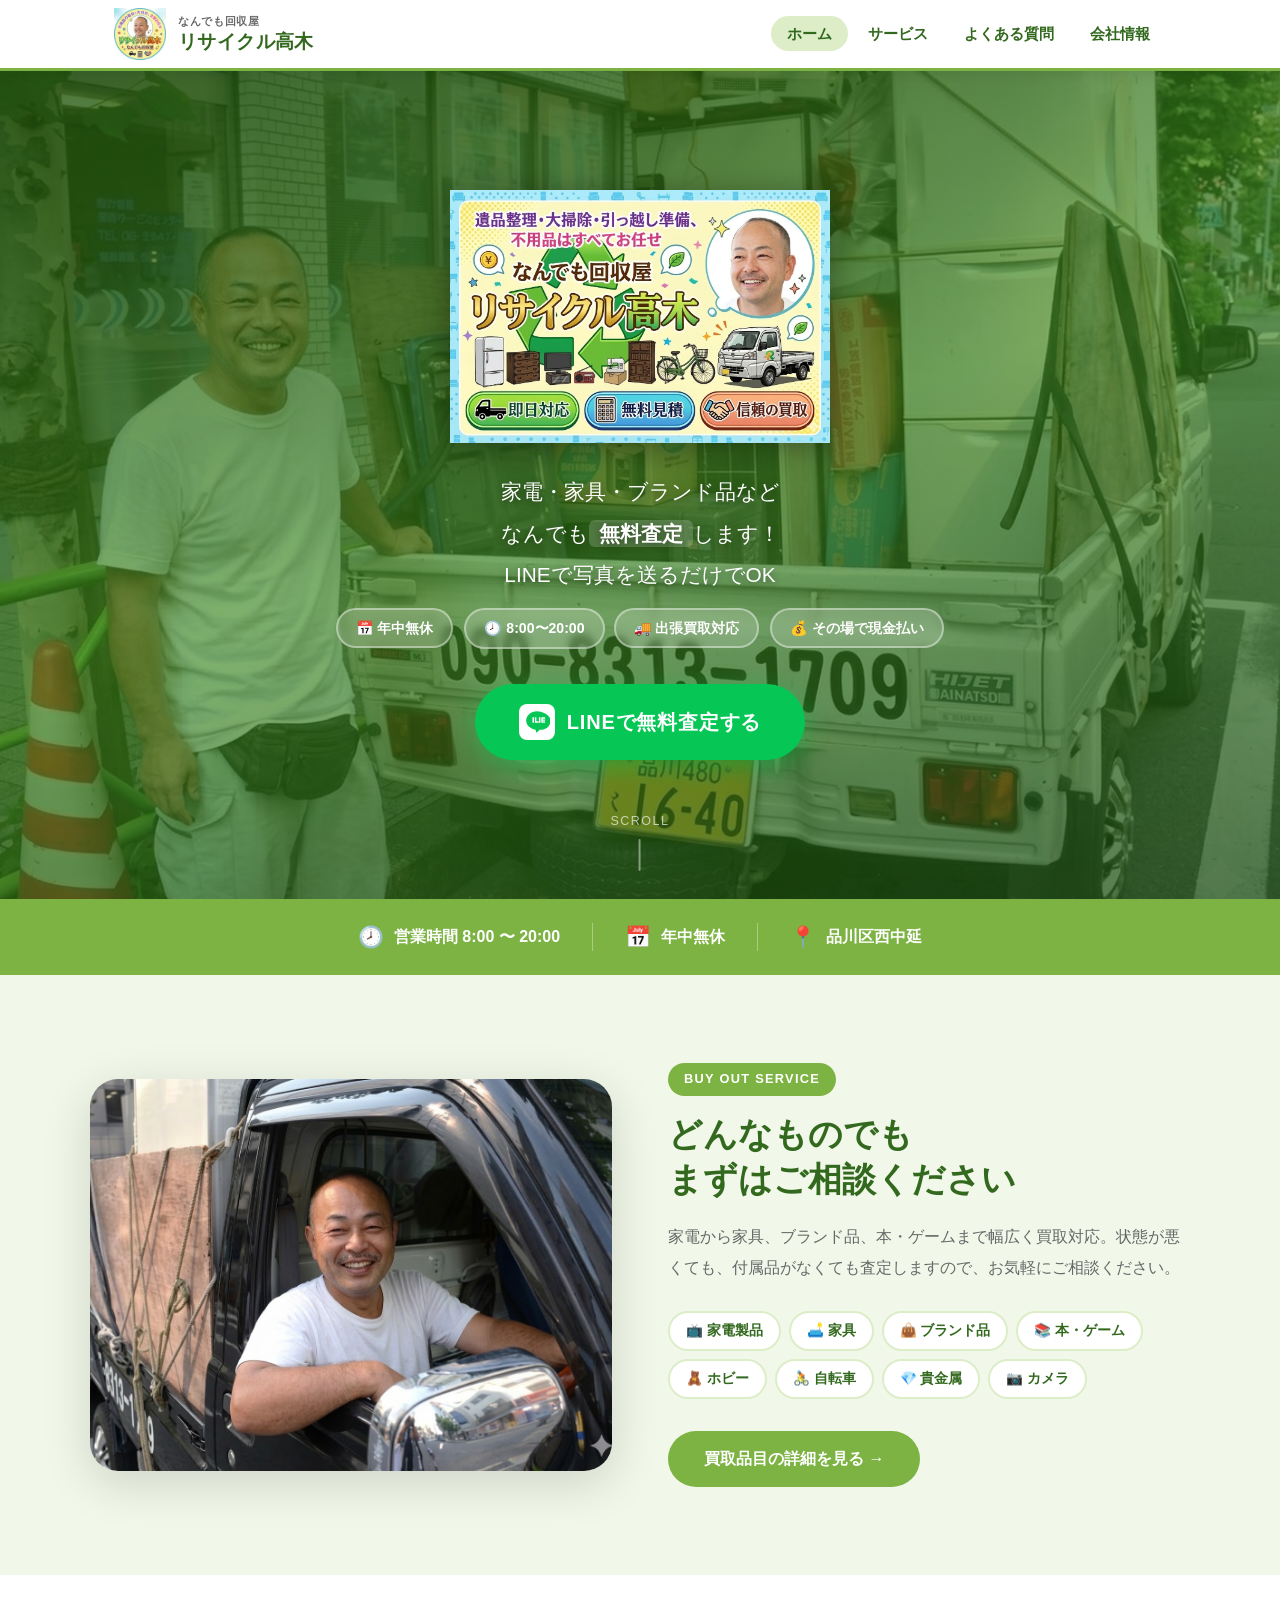
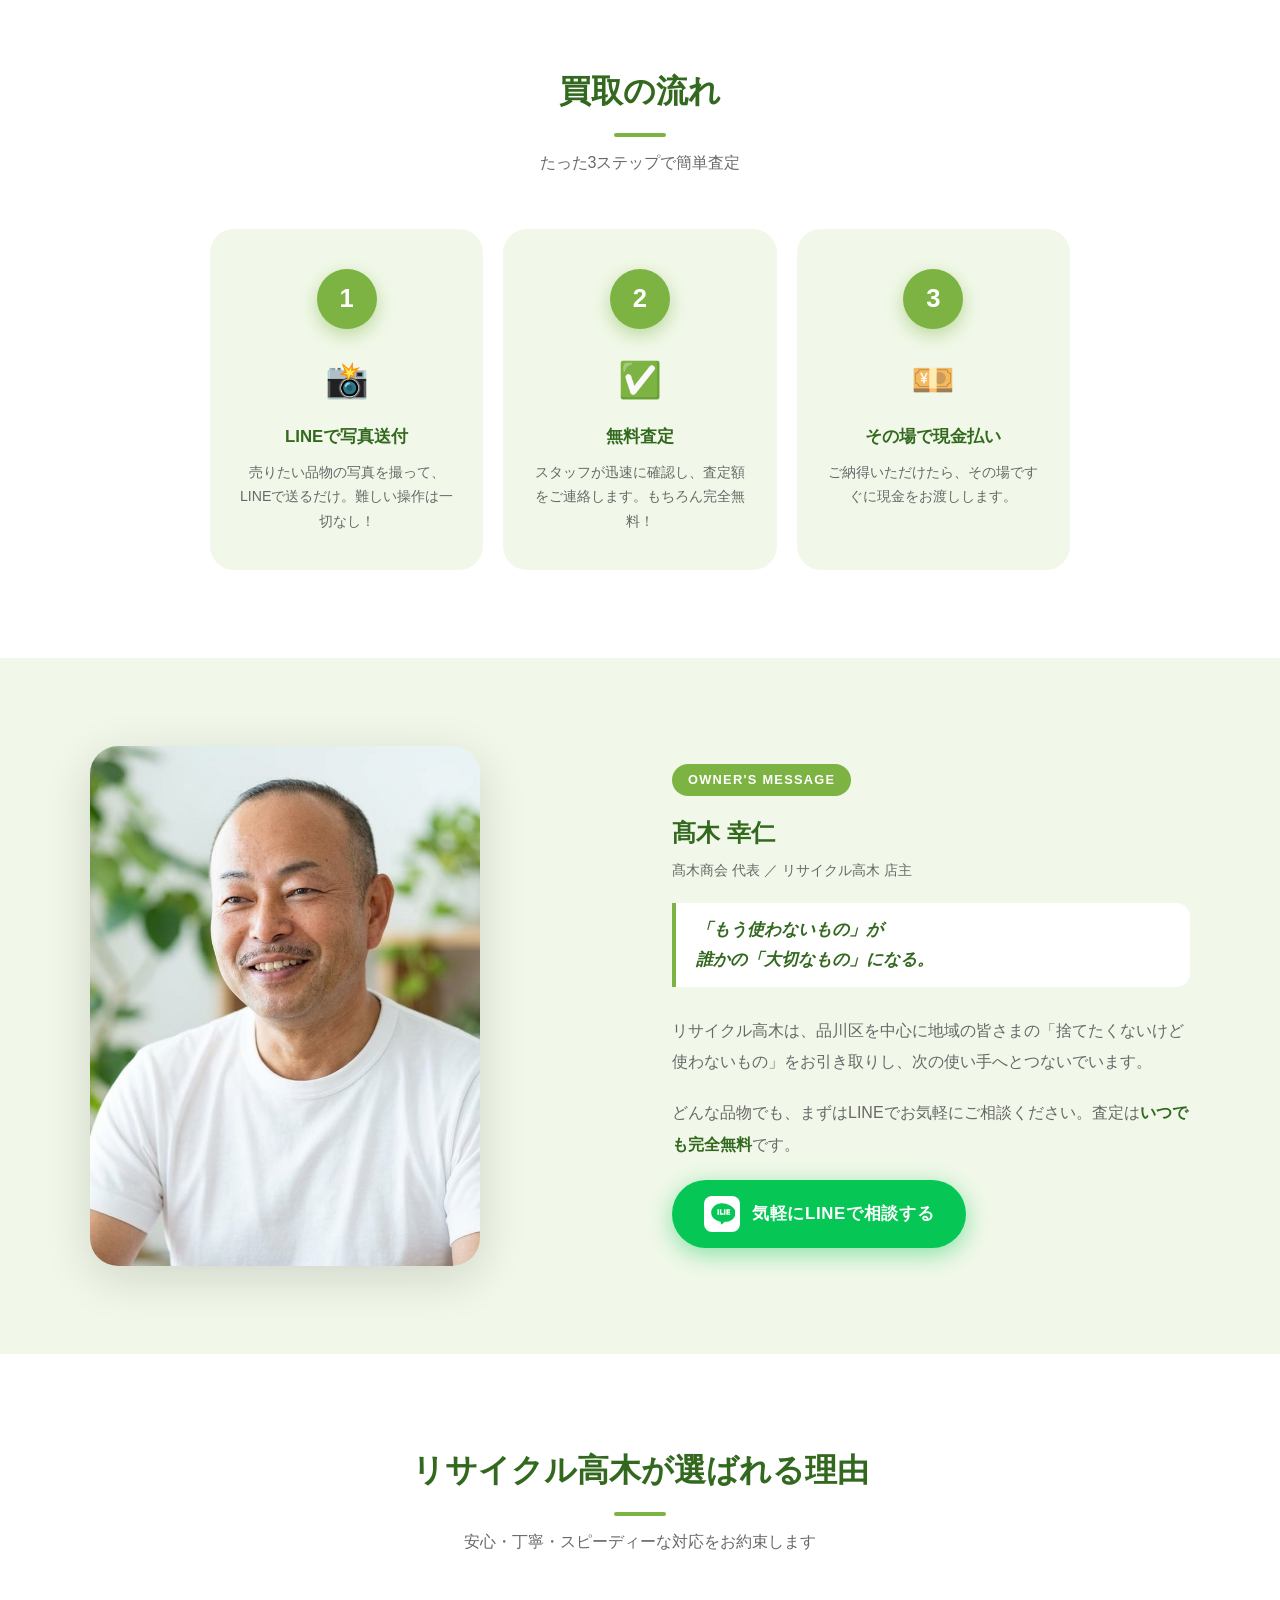
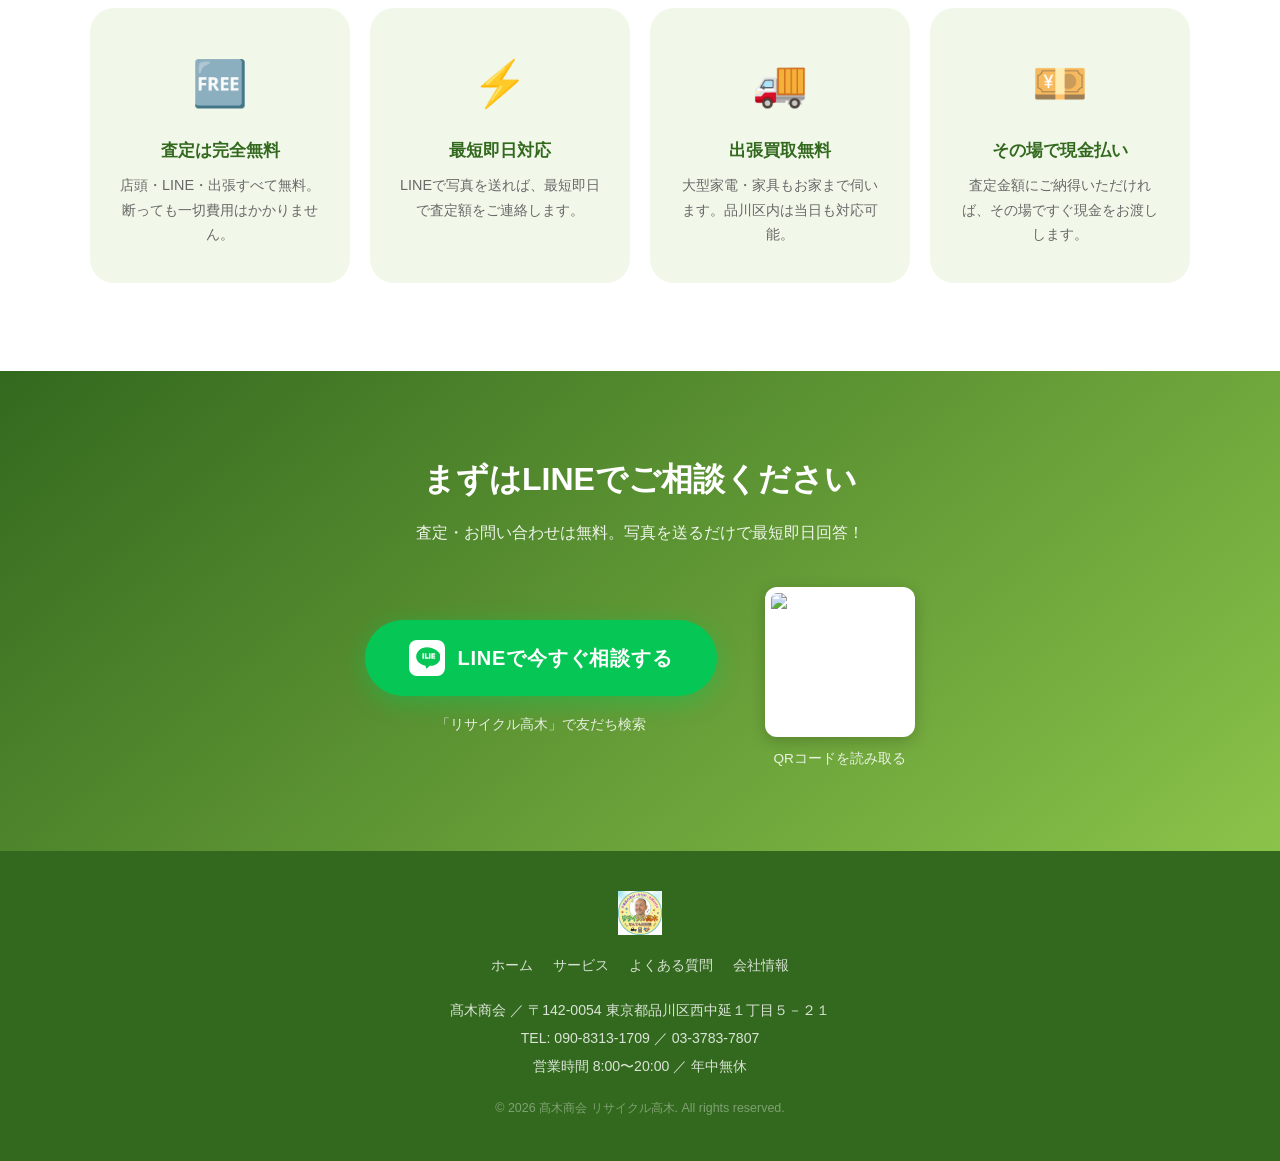
==== index.html @ 1913597f "Add files via upload" ====
<!DOCTYPE html>
<html lang="ja">
<head>
<meta charset="UTF-8">
<meta name="viewport" content="width=device-width, initial-scale=1.0">
<title>リサイクル高木 | 品川区の出張買取・リサイクルショップ</title>
<meta name="description" content="品川区のリサイクルショップ「リサイクル高木」。家電・家具・ブランド品など幅広く買取。LINEで写真を送るだけで無料査定！年中無休 8:00〜20:00。">
<link rel="stylesheet" href="style.css">
<style>
/* ===== HERO ===== */
.hero {
  position: relative;
  min-height: 92vh;
  display: flex;
  align-items: center;
  justify-content: center;
  overflow: hidden;
  padding: 0;
}
.hero-bg {
  position: absolute;
  inset: 0;
  background-image: url('S__36306959_0.jpg');
  background-size: cover;
  background-position: center;
  z-index: 0;
}
.hero-bg::after {
  content: '';
  position: absolute;
  inset: 0;
  background: linear-gradient(
    160deg,
    rgba(27,80,10,0.78) 0%,
    rgba(50,130,20,0.62) 50%,
    rgba(20,70,10,0.72) 100%
  );
}
.hero-content {
  position: relative;
  z-index: 1;
  text-align: center;
  padding: 80px 24px 100px;
  max-width: 780px;
  margin: 0 auto;
}
.hero-logo-img {
  max-width: 380px;
  width: 90%;
  margin: 0 auto 28px;
  filter: drop-shadow(0 4px 16px rgba(0,0,0,0.35));
}
.hero-tagline {
  color: #fff;
  font-size: clamp(1.05rem, 2.8vw, 1.3rem);
  line-height: 2;
  margin-bottom: 12px;
  text-shadow: 0 2px 8px rgba(0,0,0,0.4);
  font-weight: 500;
}
.hero-tagline strong {
  background: rgba(255,255,255,0.18);
  border-radius: 6px;
  padding: 2px 10px;
  font-weight: 800;
}
.hero-badges {
  display: flex;
  flex-wrap: wrap;
  gap: 10px;
  justify-content: center;
  margin-bottom: 36px;
  margin-top: 4px;
}
.hero-badge {
  background: rgba(255,255,255,0.18);
  border: 2px solid rgba(255,255,255,0.4);
  color: #fff;
  border-radius: 50px;
  padding: 6px 18px;
  font-size: 0.88rem;
  font-weight: 700;
  backdrop-filter: blur(4px);
}
.hero-scroll {
  position: absolute;
  bottom: 28px;
  left: 50%;
  transform: translateX(-50%);
  z-index: 1;
  color: rgba(255,255,255,0.65);
  font-size: 0.78rem;
  letter-spacing: 0.12em;
  display: flex;
  flex-direction: column;
  align-items: center;
  gap: 6px;
  animation: bounce 2s infinite;
}
.hero-scroll::after {
  content: '';
  width: 2px;
  height: 32px;
  background: rgba(255,255,255,0.45);
  border-radius: 2px;
}
@keyframes bounce {
  0%, 100% { transform: translateX(-50%) translateY(0); }
  50%       { transform: translateX(-50%) translateY(6px); }
}

/* ===== HOURS STRIP ===== */
.hours-strip {
  background: var(--green-main);
  color: #fff;
  padding: 20px 24px;
  text-align: center;
}
.hours-strip-inner {
  display: flex;
  align-items: center;
  justify-content: center;
  gap: 32px;
  flex-wrap: wrap;
  max-width: 700px;
  margin: 0 auto;
}
.hours-strip .hs-item {
  display: flex;
  align-items: center;
  gap: 10px;
  font-size: 1rem;
  font-weight: 700;
}
.hours-strip .hs-icon { font-size: 1.3rem; }
.hours-strip .hs-divider { width: 1px; height: 28px; background: rgba(255,255,255,0.35); }

/* ===== PHOTO SERVICES SECTION ===== */
.services-photo-section {
  background: var(--green-pale);
  padding: 88px 24px;
}
.services-photo-inner {
  max-width: 1100px;
  margin: 0 auto;
  display: grid;
  grid-template-columns: 1fr 1fr;
  gap: 56px;
  align-items: center;
}
.services-photo-img {
  border-radius: 28px;
  overflow: hidden;
  box-shadow: 0 12px 48px rgba(0,0,0,0.15);
  aspect-ratio: 4/3;
}
.services-photo-img img {
  width: 100%;
  height: 100%;
  object-fit: cover;
  display: block;
  transition: transform 0.5s ease;
}
.services-photo-img:hover img { transform: scale(1.03); }
.services-photo-text {}
.services-photo-text .eyebrow {
  display: inline-block;
  background: var(--green-main);
  color: #fff;
  font-size: 0.8rem;
  font-weight: 800;
  letter-spacing: 0.1em;
  padding: 5px 16px;
  border-radius: 50px;
  margin-bottom: 16px;
}
.services-photo-text h2 {
  font-size: clamp(1.6rem, 3.5vw, 2.1rem);
  font-weight: 900;
  color: var(--green-dark);
  line-height: 1.35;
  margin-bottom: 20px;
}
.services-photo-text p {
  color: var(--text-light);
  font-size: 1rem;
  line-height: 1.9;
  margin-bottom: 28px;
}
.item-tags {
  display: flex;
  flex-wrap: wrap;
  gap: 8px;
  margin-bottom: 32px;
}
.item-tag {
  background: var(--white);
  border: 2px solid var(--green-light);
  color: var(--green-dark);
  border-radius: 50px;
  padding: 6px 16px;
  font-size: 0.85rem;
  font-weight: 700;
}

/* ===== HOW TO ===== */
.howto-section {
  background: var(--white);
  padding: 88px 24px;
}
.howto-steps {
  display: grid;
  grid-template-columns: repeat(3, 1fr);
  gap: 20px;
  max-width: 860px;
  margin: 0 auto;
}
.howto-step {
  background: var(--green-pale);
  border-radius: 24px;
  padding: 40px 28px 36px;
  text-align: center;
  position: relative;
  transition: transform 0.2s, box-shadow 0.2s;
}
.howto-step:hover {
  transform: translateY(-6px);
  box-shadow: 0 12px 40px rgba(124,179,66,0.2);
}
.howto-num {
  width: 60px; height: 60px;
  background: var(--green-main);
  color: #fff;
  border-radius: 50%;
  font-size: 1.6rem;
  font-weight: 900;
  display: flex;
  align-items: center;
  justify-content: center;
  margin: 0 auto 20px;
  box-shadow: 0 6px 18px rgba(124,179,66,0.45);
}
.howto-step-icon { font-size: 2.2rem; margin-bottom: 12px; }
.howto-step h4 { font-size: 1.05rem; font-weight: 800; color: var(--green-dark); margin-bottom: 8px; }
.howto-step p { font-size: 0.88rem; color: var(--text-light); line-height: 1.75; }
.howto-arrow {
  display: flex;
  align-items: center;
  justify-content: center;
  color: var(--green-light);
  font-size: 2rem;
  padding-top: 20px;
}

/* ===== OWNER SECTION ===== */
.owner-section-home {
  background: var(--green-pale);
  padding: 88px 24px;
}
.owner-inner {
  max-width: 1100px;
  margin: 0 auto;
  display: grid;
  grid-template-columns: 1fr 1fr;
  gap: 64px;
  align-items: center;
}
.owner-photo-block {
  border-radius: 28px;
  overflow: hidden;
  box-shadow: 0 12px 48px rgba(0,0,0,0.14);
  aspect-ratio: 3/4;
  max-height: 520px;
}
.owner-photo-block img {
  width: 100%;
  height: 100%;
  object-fit: cover;
  object-position: top center;
  display: block;
}
.owner-text-block .eyebrow {
  display: inline-block;
  background: var(--green-main);
  color: #fff;
  font-size: 0.8rem;
  font-weight: 800;
  letter-spacing: 0.1em;
  padding: 5px 16px;
  border-radius: 50px;
  margin-bottom: 16px;
}
.owner-text-block h2 {
  font-size: clamp(1.6rem, 3vw, 2rem);
  font-weight: 900;
  color: var(--green-dark);
  line-height: 1.4;
  margin-bottom: 20px;
}
.owner-text-block .owner-name-big {
  font-size: 1.5rem;
  font-weight: 900;
  color: var(--green-dark);
  margin-bottom: 4px;
}
.owner-text-block .owner-role {
  font-size: 0.88rem;
  color: var(--text-light);
  margin-bottom: 20px;
}
.owner-text-block p {
  color: var(--text-light);
  font-size: 1rem;
  line-height: 1.95;
  margin-bottom: 20px;
}
.owner-text-block .quote-block {
  border-left: 4px solid var(--green-main);
  padding: 12px 20px;
  background: var(--white);
  border-radius: 0 14px 14px 0;
  font-style: italic;
  color: var(--green-dark);
  font-weight: 700;
  font-size: 1.05rem;
  line-height: 1.8;
  margin-bottom: 28px;
}

/* ===== FEATURE CARDS ===== */
.features-section {
  background: var(--white);
  padding: 88px 24px;
}
.features-grid {
  display: grid;
  grid-template-columns: repeat(auto-fit, minmax(240px, 1fr));
  gap: 20px;
  max-width: 1100px;
  margin: 0 auto;
}
.feature-card {
  background: var(--green-pale);
  border-radius: 24px;
  padding: 36px 28px;
  text-align: center;
  transition: transform 0.2s, box-shadow 0.2s;
}
.feature-card:hover {
  transform: translateY(-5px);
  box-shadow: 0 10px 36px rgba(124,179,66,0.18);
}
.feature-card .f-icon { font-size: 2.8rem; margin-bottom: 14px; }
.feature-card h3 { font-size: 1.05rem; font-weight: 800; color: var(--green-dark); margin-bottom: 8px; }
.feature-card p { font-size: 0.9rem; color: var(--text-light); line-height: 1.7; }

/* ===== RESPONSIVE ===== */
@media (max-width: 820px) {
  .services-photo-inner { grid-template-columns: 1fr; gap: 32px; }
  .owner-inner { grid-template-columns: 1fr; gap: 36px; }
  .owner-photo-block { aspect-ratio: 4/3; max-height: 340px; }
  .howto-steps { grid-template-columns: 1fr; max-width: 380px; }
  .hero { min-height: 75vh; }
  .hero-content { padding: 60px 20px 80px; }
}
</style>
</head>
<body>

<!-- HEADER -->
<header>
  <div class="header-inner">
    <a href="index.html" class="logo">
      <img src="丸ロゴ完成.jpg" alt="リサイクル高木">
      <span class="logo-text">
        <span class="logo-sub">なんでも回収屋</span>
        <span class="logo-main">リサイクル高木</span>
      </span>
    </a>
    <button class="nav-toggle" id="navToggle" aria-label="メニュー">
      <span></span><span></span><span></span>
    </button>
    <nav id="mainNav">
      <ul>
        <li><a href="index.html" class="active">ホーム</a></li>
        <li><a href="service.html">サービス</a></li>
        <li><a href="faq.html">よくある質問</a></li>
        <li><a href="about.html">会社情報</a></li>
      </ul>
    </nav>
  </div>
</header>

<!-- ===== HERO ===== -->
<section class="hero">
  <div class="hero-bg"></div>
  <div class="hero-content">
    <img src="横長ロゴ完成.jpg" alt="リサイクル高木" class="hero-logo-img">
    <p class="hero-tagline">
      家電・家具・ブランド品など<br>
      なんでも<strong>無料査定</strong>します！<br>
      LINEで写真を送るだけでOK
    </p>
    <div class="hero-badges">
      <span class="hero-badge">📅 年中無休</span>
      <span class="hero-badge">🕗 8:00〜20:00</span>
      <span class="hero-badge">🚚 出張買取対応</span>
      <span class="hero-badge">💰 その場で現金払い</span>
    </div>
    <a href="https://line.me/R/ti/p/@436kheac" class="btn-line" target="_blank" rel="noopener">
      <span class="line-icon">
        <svg viewBox="0 0 48 48" fill="none" xmlns="http://www.w3.org/2000/svg">
          <path d="M24 4C13 4 4 11.8 4 21.4c0 8.4 7.4 15.4 17.4 16.8l.8 4.4c.2.8 1.2 1 1.8.4l5-4.8c.4 0 .8.1 1.2.1 11 0 18.8-7.4 18.8-17C49 11.8 35 4 24 4z" fill="#06C755"/>
          <path d="M38.4 25.4h-5.8a.6.6 0 0 1-.6-.6v-9a.6.6 0 0 1 .6-.6h5.8c.3 0 .6.3.6.6v1.4c0 .3-.3.6-.6.6h-3.8v1.4h3.8c.3 0 .6.3.6.6v1.4c0 .3-.3.6-.6.6h-3.8v1.4h3.8c.3 0 .6.3.6.6v1.4c0 .3-.3.6-.6.6zm-8.6 0h-1.6a.6.6 0 0 1-.6-.6v-9c0-.3.3-.6.6-.6h1.6c.3 0 .6.3.6.6v9c0 .3-.3.6-.6.6zm-3.4 0h-5.8a.6.6 0 0 1-.6-.6v-9c0-.3.3-.6.6-.6h1.6c.3 0 .6.3.6.6v7h3.6c.3 0 .6.3.6.6v1.4c0 .3-.3.6-.6.6zm-8.6 0h-1.6a.6.6 0 0 1-.6-.6v-9c0-.3.3-.6.6-.6h1.6c.3 0 .6.3.6.6v9c0 .3-.3.6-.6.6z" fill="#fff"/>
        </svg>
      </span>
      LINEで無料査定する
    </a>
  </div>
  <div class="hero-scroll">SCROLL</div>
</section>

<!-- ===== HOURS STRIP ===== -->
<div class="hours-strip">
  <div class="hours-strip-inner">
    <div class="hs-item"><span class="hs-icon">🕗</span> 営業時間 8:00 〜 20:00</div>
    <div class="hs-divider"></div>
    <div class="hs-item"><span class="hs-icon">📅</span> 年中無休</div>
    <div class="hs-divider"></div>
    <div class="hs-item"><span class="hs-icon">📍</span> 品川区西中延</div>
  </div>
</div>

<!-- ===== SERVICES WITH PHOTO ===== -->
<section class="services-photo-section">
  <div class="services-photo-inner">
    <div class="services-photo-img">
      <img src="S__36306960_0.jpg" alt="買取品目イメージ">
    </div>
    <div class="services-photo-text">
      <span class="eyebrow">BUY OUT SERVICE</span>
      <h2>どんなものでも<br>まずはご相談ください</h2>
      <p>家電から家具、ブランド品、本・ゲームまで幅広く買取対応。状態が悪くても、付属品がなくても査定しますので、お気軽にご相談ください。</p>
      <div class="item-tags">
        <span class="item-tag">📺 家電製品</span>
        <span class="item-tag">🛋️ 家具</span>
        <span class="item-tag">👜 ブランド品</span>
        <span class="item-tag">📚 本・ゲーム</span>
        <span class="item-tag">🧸 ホビー</span>
        <span class="item-tag">🚴 自転車</span>
        <span class="item-tag">💎 貴金属</span>
        <span class="item-tag">📷 カメラ</span>
      </div>
      <a href="service.html" class="btn-green">買取品目の詳細を見る →</a>
    </div>
  </div>
</section>

<!-- ===== HOW TO ===== -->
<section class="howto-section">
  <div style="max-width:1100px; margin:0 auto;">
    <h2 class="section-title">買取の流れ</h2>
    <p class="section-subtitle">たった3ステップで簡単査定</p>
    <div class="howto-steps">
      <div class="howto-step">
        <div class="howto-num">1</div>
        <div class="howto-step-icon">📸</div>
        <h4>LINEで写真送付</h4>
        <p>売りたい品物の写真を撮って、LINEで送るだけ。難しい操作は一切なし！</p>
      </div>
      <div class="howto-step">
        <div class="howto-num">2</div>
        <div class="howto-step-icon">✅</div>
        <h4>無料査定</h4>
        <p>スタッフが迅速に確認し、査定額をご連絡します。もちろん完全無料！</p>
      </div>
      <div class="howto-step">
        <div class="howto-num">3</div>
        <div class="howto-step-icon">💴</div>
        <h4>その場で現金払い</h4>
        <p>ご納得いただけたら、その場ですぐに現金をお渡しします。</p>
      </div>
    </div>
  </div>
</section>

<!-- ===== OWNER INTRODUCTION ===== -->
<section class="owner-section-home">
  <div class="owner-inner">
    <div class="owner-photo-block">
      <img src="S__36306961_0.jpg" alt="店主 髙木幸仁">
    </div>
    <div class="owner-text-block">
      <span class="eyebrow">OWNER'S MESSAGE</span>
      <div class="owner-name-big">髙木 幸仁</div>
      <div class="owner-role">髙木商会 代表 ／ リサイクル高木 店主</div>
      <div class="quote-block">
        「もう使わないもの」が<br>誰かの「大切なもの」になる。
      </div>
      <p>
        リサイクル高木は、品川区を中心に地域の皆さまの「捨てたくないけど使わないもの」をお引き取りし、次の使い手へとつないでいます。
      </p>
      <p>
        どんな品物でも、まずはLINEでお気軽にご相談ください。査定は<strong style="color:var(--green-dark);">いつでも完全無料</strong>です。
      </p>
      <a href="https://line.me/R/ti/p/@436kheac" class="btn-line" target="_blank" rel="noopener" style="font-size:1.05rem; padding:16px 32px;">
        <span class="line-icon">
          <svg viewBox="0 0 48 48" fill="none" xmlns="http://www.w3.org/2000/svg">
            <path d="M24 4C13 4 4 11.8 4 21.4c0 8.4 7.4 15.4 17.4 16.8l.8 4.4c.2.8 1.2 1 1.8.4l5-4.8c.4 0 .8.1 1.2.1 11 0 18.8-7.4 18.8-17C49 11.8 35 4 24 4z" fill="#06C755"/>
            <path d="M38.4 25.4h-5.8a.6.6 0 0 1-.6-.6v-9a.6.6 0 0 1 .6-.6h5.8c.3 0 .6.3.6.6v1.4c0 .3-.3.6-.6.6h-3.8v1.4h3.8c.3 0 .6.3.6.6v1.4c0 .3-.3.6-.6.6h-3.8v1.4h3.8c.3 0 .6.3.6.6v1.4c0 .3-.3.6-.6.6zm-8.6 0h-1.6a.6.6 0 0 1-.6-.6v-9c0-.3.3-.6.6-.6h1.6c.3 0 .6.3.6.6v9c0 .3-.3.6-.6.6zm-3.4 0h-5.8a.6.6 0 0 1-.6-.6v-9c0-.3.3-.6.6-.6h1.6c.3 0 .6.3.6.6v7h3.6c.3 0 .6.3.6.6v1.4c0 .3-.3.6-.6.6zm-8.6 0h-1.6a.6.6 0 0 1-.6-.6v-9c0-.3.3-.6.6-.6h1.6c.3 0 .6.3.6.6v9c0 .3-.3.6-.6.6z" fill="#fff"/>
          </svg>
        </span>
        気軽にLINEで相談する
      </a>
    </div>
  </div>
</section>

<!-- ===== FEATURES ===== -->
<section class="features-section">
  <div style="max-width:1100px; margin:0 auto;">
    <h2 class="section-title">リサイクル高木が選ばれる理由</h2>
    <p class="section-subtitle">安心・丁寧・スピーディーな対応をお約束します</p>
    <div class="features-grid">
      <div class="feature-card">
        <div class="f-icon">🆓</div>
        <h3>査定は完全無料</h3>
        <p>店頭・LINE・出張すべて無料。断っても一切費用はかかりません。</p>
      </div>
      <div class="feature-card">
        <div class="f-icon">⚡</div>
        <h3>最短即日対応</h3>
        <p>LINEで写真を送れば、最短即日で査定額をご連絡します。</p>
      </div>
      <div class="feature-card">
        <div class="f-icon">🚚</div>
        <h3>出張買取無料</h3>
        <p>大型家電・家具もお家まで伺います。品川区内は当日も対応可能。</p>
      </div>
      <div class="feature-card">
        <div class="f-icon">💴</div>
        <h3>その場で現金払い</h3>
        <p>査定金額にご納得いただければ、その場ですぐ現金をお渡しします。</p>
      </div>
    </div>
  </div>
</section>

<!-- ===== LINE CTA ===== -->
<section class="contact-section">
  <h2>まずはLINEでご相談ください</h2>
  <p>査定・お問い合わせは無料。写真を送るだけで最短即日回答！</p>
  <div class="line-contact-wrap">
    <div class="line-btn-group">
      <a href="https://line.me/R/ti/p/@436kheac" class="btn-line" target="_blank" rel="noopener">
        <span class="line-icon">
          <svg viewBox="0 0 48 48" fill="none" xmlns="http://www.w3.org/2000/svg">
            <path d="M24 4C13 4 4 11.8 4 21.4c0 8.4 7.4 15.4 17.4 16.8l.8 4.4c.2.8 1.2 1 1.8.4l5-4.8c.4 0 .8.1 1.2.1 11 0 18.8-7.4 18.8-17C49 11.8 35 4 24 4z" fill="#06C755"/>
            <path d="M38.4 25.4h-5.8a.6.6 0 0 1-.6-.6v-9a.6.6 0 0 1 .6-.6h5.8c.3 0 .6.3.6.6v1.4c0 .3-.3.6-.6.6h-3.8v1.4h3.8c.3 0 .6.3.6.6v1.4c0 .3-.3.6-.6.6h-3.8v1.4h3.8c.3 0 .6.3.6.6v1.4c0 .3-.3.6-.6.6zm-8.6 0h-1.6a.6.6 0 0 1-.6-.6v-9c0-.3.3-.6.6-.6h1.6c.3 0 .6.3.6.6v9c0 .3-.3.6-.6.6zm-3.4 0h-5.8a.6.6 0 0 1-.6-.6v-9c0-.3.3-.6.6-.6h1.6c.3 0 .6.3.6.6v7h3.6c.3 0 .6.3.6.6v1.4c0 .3-.3.6-.6.6zm-8.6 0h-1.6a.6.6 0 0 1-.6-.6v-9c0-.3.3-.6.6-.6h1.6c.3 0 .6.3.6.6v9c0 .3-.3.6-.6.6z" fill="#fff"/>
          </svg>
        </span>
        LINEで今すぐ相談する
      </a>
      <span class="line-btn-sub">「リサイクル高木」で友だち検索</span>
    </div>
    <div class="qr-block">
      <img src="line-qr.png" alt="リサイクル高木 LINE QRコード" class="qr-img" width="150" height="150">
      <p class="qr-label">QRコードを読み取る</p>
    </div>
  </div>
</section>

<!-- FOOTER -->
<footer>
  <img src="丸ロゴ完成.jpg" alt="リサイクル高木" class="footer-logo">
  <div class="footer-nav">
    <a href="index.html">ホーム</a>
    <a href="service.html">サービス</a>
    <a href="faq.html">よくある質問</a>
    <a href="about.html">会社情報</a>
  </div>
  髙木商会 ／ 〒142-0054 東京都品川区西中延１丁目５－２１<br>
  TEL: <a href="tel:09083131709" style="color:inherit;">090-8313-1709</a> ／ <a href="tel:0337837807" style="color:inherit;">03-3783-7807</a><br>
  営業時間 8:00〜20:00 ／ 年中無休
  <div class="copy">&copy; 2026 髙木商会 リサイクル高木. All rights reserved.</div>
</footer>

<script>
  const toggle = document.getElementById('navToggle');
  const nav = document.getElementById('mainNav');
  toggle.addEventListener('click', () => {
    toggle.classList.toggle('open');
    nav.classList.toggle('open');
  });
</script>
</body>
</html>
---- style.css ----
/* ===== BASE ===== */
*, *::before, *::after { box-sizing: border-box; margin: 0; padding: 0; }

:root {
  --green-dark:   #33691E;
  --green-main:   #7CB342;
  --green-mid:    #8BC34A;
  --green-light:  #DCEDC8;
  --green-pale:   #F1F8E9;
  --yellow:       #FDD835;
  --yellow-light: #FFFDE7;
  --white:        #ffffff;
  --text:         #2E2E2E;
  --text-light:   #686868;
  --line-green:   #06C755;
  --line-hover:   #05a848;
  --radius:       14px;
  --radius-lg:    22px;
  --shadow:       0 4px 20px rgba(0,0,0,0.08);
  --shadow-md:    0 8px 32px rgba(0,0,0,0.12);
}

html { scroll-behavior: smooth; }

body {
  font-family: 'Hiragino Kaku Gothic ProN', 'Hiragino Sans', 'Meiryo', sans-serif;
  color: var(--text);
  line-height: 1.75;
  background: #fff;
}

a { color: inherit; text-decoration: none; }
img { max-width: 100%; display: block; }
ul { list-style: none; }

/* ===== HEADER ===== */
header {
  background: var(--white);
  position: sticky;
  top: 0;
  z-index: 100;
  border-bottom: 3px solid var(--green-main);
  box-shadow: 0 2px 12px rgba(0,0,0,0.08);
}

.header-inner {
  max-width: 1100px;
  margin: 0 auto;
  padding: 0 24px;
  display: flex;
  align-items: center;
  justify-content: space-between;
  height: 68px;
}

.logo {
  display: flex;
  align-items: center;
  gap: 12px;
  text-decoration: none;
}
.logo img {
  height: 52px;
  width: auto;
  display: block;
  flex-shrink: 0;
}
.logo-text {
  display: flex;
  flex-direction: column;
  gap: 1px;
  line-height: 1.2;
}
.logo-text .logo-sub {
  font-size: 0.7rem;
  font-weight: 700;
  color: var(--text-light);
  letter-spacing: 0.06em;
}
.logo-text .logo-main {
  font-size: 1.2rem;
  font-weight: 900;
  color: var(--green-dark);
  letter-spacing: 0.02em;
  white-space: nowrap;
}
@media (max-width: 480px) {
  .logo-text .logo-main { font-size: 0.95rem; }
  .logo-text .logo-sub { display: none; }
  .logo img { height: 40px; }
}

/* hamburger */
.nav-toggle {
  display: none;
  flex-direction: column;
  gap: 5px;
  cursor: pointer;
  background: none;
  border: none;
  padding: 6px;
}
.nav-toggle span {
  display: block;
  width: 26px;
  height: 3px;
  background: var(--green-dark);
  border-radius: 2px;
  transition: 0.3s;
}
.nav-toggle.open span:nth-child(1) { transform: translateY(8px) rotate(45deg); }
.nav-toggle.open span:nth-child(2) { opacity: 0; }
.nav-toggle.open span:nth-child(3) { transform: translateY(-8px) rotate(-45deg); }

nav ul { display: flex; gap: 4px; }

nav ul li a {
  color: var(--green-dark);
  padding: 9px 16px;
  border-radius: 50px;
  font-size: 0.95rem;
  font-weight: 700;
  transition: background 0.2s, color 0.2s;
}
nav ul li a:hover,
nav ul li a.active {
  background: var(--green-light);
  color: var(--green-dark);
}

/* ===== HERO ===== */
.hero {
  background: linear-gradient(140deg, #4CAF50 0%, #8BC34A 55%, #C5E1A5 100%);
  padding: 72px 24px 80px;
  overflow: hidden;
}

.hero-inner {
  max-width: 1000px;
  margin: 0 auto;
  display: flex;
  align-items: center;
  justify-content: center;
  gap: 56px;
}

.hero-text { flex: 1; text-align: center; }

.hero-logo {
  max-width: 340px;
  width: 100%;
  margin: 0 auto 24px;
  filter: drop-shadow(0 4px 12px rgba(0,0,0,0.18));
}

.hero-text p {
  color: var(--white);
  font-size: clamp(1rem, 2.5vw, 1.15rem);
  opacity: 0.95;
  margin-bottom: 32px;
  line-height: 1.9;
  text-shadow: 0 1px 4px rgba(0,0,0,0.15);
}

.hero-owner { flex-shrink: 0; }
.owner-photo-hero {
  width: 220px;
  border-radius: 50%;
  border: 5px solid rgba(255,255,255,0.7);
  box-shadow: 0 8px 32px rgba(0,0,0,0.2);
  object-fit: cover;
  aspect-ratio: 1;
}

/* ===== LINE BUTTON ===== */
.btn-line {
  display: inline-flex;
  align-items: center;
  justify-content: center;
  gap: 12px;
  background: var(--line-green);
  color: var(--white);
  font-size: 1.25rem;
  font-weight: 800;
  padding: 20px 44px;
  border-radius: 50px;
  box-shadow: 0 6px 24px rgba(6,199,85,0.45);
  transition: background 0.2s, transform 0.15s, box-shadow 0.2s;
  cursor: pointer;
  border: none;
  letter-spacing: 0.04em;
}
.btn-line:hover {
  background: var(--line-hover);
  transform: translateY(-3px);
  box-shadow: 0 10px 30px rgba(6,199,85,0.55);
}
.btn-line:active { transform: translateY(0); }

.btn-line .line-icon {
  width: 36px;
  height: 36px;
  background: var(--white);
  border-radius: 8px;
  display: flex;
  align-items: center;
  justify-content: center;
  flex-shrink: 0;
}
.btn-line .line-icon svg { width: 26px; height: 26px; }

/* secondary green button */
.btn-green {
  display: inline-block;
  background: var(--green-main);
  color: var(--white);
  padding: 14px 36px;
  border-radius: 50px;
  font-size: 1rem;
  font-weight: 700;
  transition: background 0.2s, transform 0.15s;
}
.btn-green:hover { background: var(--green-dark); transform: translateY(-2px); }

/* ===== SECTION COMMONS ===== */
section { padding: 80px 24px; }

.section-title {
  text-align: center;
  font-size: clamp(1.5rem, 3.5vw, 2rem);
  font-weight: 800;
  color: var(--green-dark);
  margin-bottom: 12px;
}
.section-title::after {
  content: '';
  display: block;
  width: 52px;
  height: 4px;
  background: var(--green-main);
  border-radius: 2px;
  margin: 14px auto 0;
}
.section-subtitle {
  text-align: center;
  color: var(--text-light);
  margin-bottom: 52px;
  font-size: 1rem;
}

.inner { max-width: 1100px; margin: 0 auto; }

/* ===== HOURS BANNER ===== */
.hours-banner {
  background: var(--white);
  border: 3px solid var(--green-light);
  border-radius: var(--radius-lg);
  padding: 32px 40px;
  display: flex;
  flex-wrap: wrap;
  gap: 28px;
  align-items: center;
  justify-content: center;
  margin: 0 auto;
  max-width: 680px;
  box-shadow: var(--shadow);
}
.hours-item { text-align: center; }
.hours-item .label {
  font-size: 0.82rem;
  color: var(--text-light);
  font-weight: 600;
  letter-spacing: 0.06em;
}
.hours-item .value {
  font-size: 1.7rem;
  font-weight: 900;
  color: var(--green-dark);
  margin-top: 4px;
  letter-spacing: -0.02em;
}
.hours-item .value.open-all { color: var(--green-main); }
.divider-v {
  width: 1px;
  height: 54px;
  background: var(--green-light);
}

/* ===== CARD GRID ===== */
.card-grid {
  display: grid;
  grid-template-columns: repeat(auto-fit, minmax(260px, 1fr));
  gap: 24px;
}

.card {
  background: var(--white);
  border-radius: var(--radius-lg);
  box-shadow: var(--shadow);
  padding: 36px 28px;
  border-top: 5px solid var(--green-main);
  transition: transform 0.2s, box-shadow 0.2s;
}
.card:hover { transform: translateY(-6px); box-shadow: var(--shadow-md); }

.card .card-icon { font-size: 2.8rem; margin-bottom: 16px; }
.card h3 { font-size: 1.1rem; font-weight: 800; color: var(--green-dark); margin-bottom: 8px; }
.card p { font-size: 0.93rem; color: var(--text-light); line-height: 1.7; }

/* ===== SERVICE PAGE ===== */
.service-table {
  width: 100%;
  border-collapse: collapse;
  background: var(--white);
  border-radius: var(--radius);
  overflow: hidden;
  box-shadow: var(--shadow);
}
.service-table th {
  background: var(--green-main);
  color: var(--white);
  padding: 14px 20px;
  text-align: left;
  font-weight: 700;
}
.service-table td {
  padding: 14px 20px;
  border-bottom: 1px solid #eee;
  font-size: 0.95rem;
}
.service-table tr:last-child td { border-bottom: none; }
.service-table tr:nth-child(even) td { background: var(--green-pale); }

.badge {
  display: inline-block;
  background: var(--yellow);
  color: var(--green-dark);
  border-radius: 4px;
  padding: 2px 10px;
  font-size: 0.78rem;
  font-weight: 800;
}

/* ===== FAQ ===== */
.faq-list { max-width: 820px; margin: 0 auto; display: flex; flex-direction: column; gap: 14px; }

details {
  background: var(--white);
  border-radius: var(--radius);
  box-shadow: var(--shadow);
  overflow: hidden;
}
details summary {
  display: flex;
  align-items: center;
  gap: 14px;
  padding: 20px 24px;
  font-weight: 700;
  font-size: 1rem;
  cursor: pointer;
  list-style: none;
  color: var(--green-dark);
  transition: background 0.2s;
}
details summary::-webkit-details-marker { display: none; }
details summary:hover { background: var(--green-pale); }
details[open] summary { background: var(--green-pale); border-bottom: 2px solid var(--green-light); }

.faq-q {
  width: 32px; height: 32px; min-width: 32px;
  background: var(--green-main); color: var(--white);
  border-radius: 50%; display: flex; align-items: center; justify-content: center;
  font-size: 0.85rem; font-weight: 900;
}
.faq-arrow {
  margin-left: auto;
  transition: transform 0.3s;
  color: var(--green-main);
  font-size: 1.1rem;
}
details[open] .faq-arrow { transform: rotate(180deg); }

.faq-answer {
  padding: 20px 24px 24px;
  color: var(--text-light);
  line-height: 1.85;
  font-size: 0.95rem;
}
.faq-answer strong { color: var(--green-dark); }

/* ===== INFO TABLE ===== */
.info-table { width: 100%; border-collapse: collapse; }
.info-table tr { border-bottom: 1px solid var(--green-light); }
.info-table tr:last-child { border-bottom: none; }
.info-table th {
  background: var(--green-pale);
  color: var(--green-dark);
  padding: 14px 16px;
  font-weight: 700;
  font-size: 0.9rem;
  white-space: nowrap;
  width: 110px;
  text-align: left;
}
.info-table td { padding: 14px 16px; font-size: 0.95rem; }

.map-wrap {
  border-radius: var(--radius);
  overflow: hidden;
  box-shadow: var(--shadow);
  height: 320px;
}
.map-wrap iframe { width: 100%; height: 100%; border: none; display: block; }

/* ===== LINE QR CONTACT SECTION ===== */
.contact-section {
  background: linear-gradient(140deg, var(--green-dark) 0%, var(--green-mid) 100%);
  color: var(--white);
  text-align: center;
  padding: 80px 24px;
}
.contact-section h2 { font-size: clamp(1.5rem, 3.5vw, 2rem); margin-bottom: 12px; }
.contact-section > p { opacity: 0.9; margin-bottom: 40px; font-size: 1rem; }

.line-contact-wrap {
  display: flex;
  align-items: center;
  justify-content: center;
  gap: 48px;
  flex-wrap: wrap;
}
.line-btn-group { display: flex; flex-direction: column; align-items: center; gap: 16px; }
.line-btn-sub { color: rgba(255,255,255,0.85); font-size: 0.9rem; }

.qr-block { text-align: center; }
.qr-img {
  display: block;
  width: 150px;
  height: 150px;
  object-fit: contain;
  border-radius: 12px;
  background: var(--white);
  padding: 6px;
  box-shadow: 0 4px 16px rgba(0,0,0,0.2);
  margin: 0 auto 10px;
  box-sizing: border-box;
}
.qr-label {
  font-size: 0.85rem;
  color: rgba(255,255,255,0.85);
}

/* ===== OWNER SECTION (about page) ===== */
.owner-section {
  display: flex;
  gap: 48px;
  align-items: center;
  max-width: 860px;
  margin: 0 auto;
  background: var(--white);
  border-radius: var(--radius-lg);
  box-shadow: var(--shadow);
  padding: 48px 40px;
}
.owner-photo-wrap { flex-shrink: 0; }
.owner-photo {
  width: 200px;
  border-radius: 50%;
  border: 5px solid var(--green-light);
  box-shadow: var(--shadow-md);
  object-fit: cover;
  aspect-ratio: 1;
}
.owner-text .owner-name {
  font-size: 1.3rem;
  font-weight: 800;
  color: var(--green-dark);
  margin-bottom: 4px;
}
.owner-text .owner-title {
  font-size: 0.85rem;
  color: var(--text-light);
  margin-bottom: 16px;
}
.owner-text .owner-message {
  font-size: 0.97rem;
  color: var(--text-light);
  line-height: 1.9;
}

/* ===== FOOTER ===== */
footer {
  background: var(--green-dark);
  color: rgba(255,255,255,0.82);
  text-align: center;
  padding: 40px 24px;
  font-size: 0.88rem;
  line-height: 2;
}
.footer-logo { height: 44px; margin: 0 auto 16px; }
footer .footer-nav {
  display: flex;
  flex-wrap: wrap;
  justify-content: center;
  gap: 8px 20px;
  margin: 12px 0 16px;
}
footer .footer-nav a { color: rgba(255,255,255,0.8); transition: color 0.2s; font-size: 0.9rem; }
footer .footer-nav a:hover { color: var(--white); }
footer .copy { margin-top: 16px; opacity: 0.45; font-size: 0.78rem; }

/* ===== BG VARIANTS ===== */
.bg-pale  { background: var(--green-pale); }
.bg-white { background: var(--white); }
.bg-yellow-light { background: var(--yellow-light); }

/* ===== STEP / PROCESS ===== */
.steps {
  display: flex;
  flex-wrap: wrap;
  gap: 8px;
  justify-content: center;
  max-width: 860px;
  margin: 0 auto;
}
.step {
  flex: 1 1 180px;
  max-width: 210px;
  text-align: center;
  padding: 28px 16px;
  background: var(--white);
  border-radius: var(--radius-lg);
  box-shadow: var(--shadow);
}
.step-num {
  width: 56px; height: 56px;
  background: var(--green-main);
  color: var(--white);
  border-radius: 50%;
  font-size: 1.5rem;
  font-weight: 900;
  display: flex;
  align-items: center;
  justify-content: center;
  margin: 0 auto 16px;
  box-shadow: 0 4px 12px rgba(124,179,66,0.4);
}
.step h4 { font-size: 1rem; font-weight: 800; color: var(--green-dark); margin-bottom: 8px; }
.step p { font-size: 0.88rem; color: var(--text-light); }

/* ===== RESPONSIVE ===== */
@media (max-width: 768px) {
  .nav-toggle { display: flex; }

  nav {
    display: none;
    position: absolute;
    top: 68px;
    left: 0;
    right: 0;
    background: var(--white);
    border-top: 2px solid var(--green-light);
    padding: 12px 16px 20px;
    box-shadow: 0 8px 20px rgba(0,0,0,0.1);
  }
  nav.open { display: block; }
  nav ul { flex-direction: column; gap: 4px; }
  nav ul li a { display: block; padding: 12px 16px; border-radius: 10px; }

  .hero-inner { flex-direction: column-reverse; gap: 28px; }
  .owner-photo-hero { width: 150px; }
  .hero-logo { max-width: 260px; }

  .hours-banner { flex-direction: column; gap: 20px; padding: 28px 24px; }
  .divider-v { width: 120px; height: 1px; }

  .btn-line { font-size: 1.1rem; padding: 18px 32px; }

  section { padding: 56px 16px; }

  .owner-section { flex-direction: column; text-align: center; padding: 36px 24px; }
  .owner-photo { width: 160px; }

  .line-contact-wrap { gap: 32px; }
}

@media (max-width: 480px) {
  .btn-line { width: 100%; max-width: 340px; }
  .steps { gap: 12px; }
  .step { flex: 1 1 140px; max-width: 100%; }
}
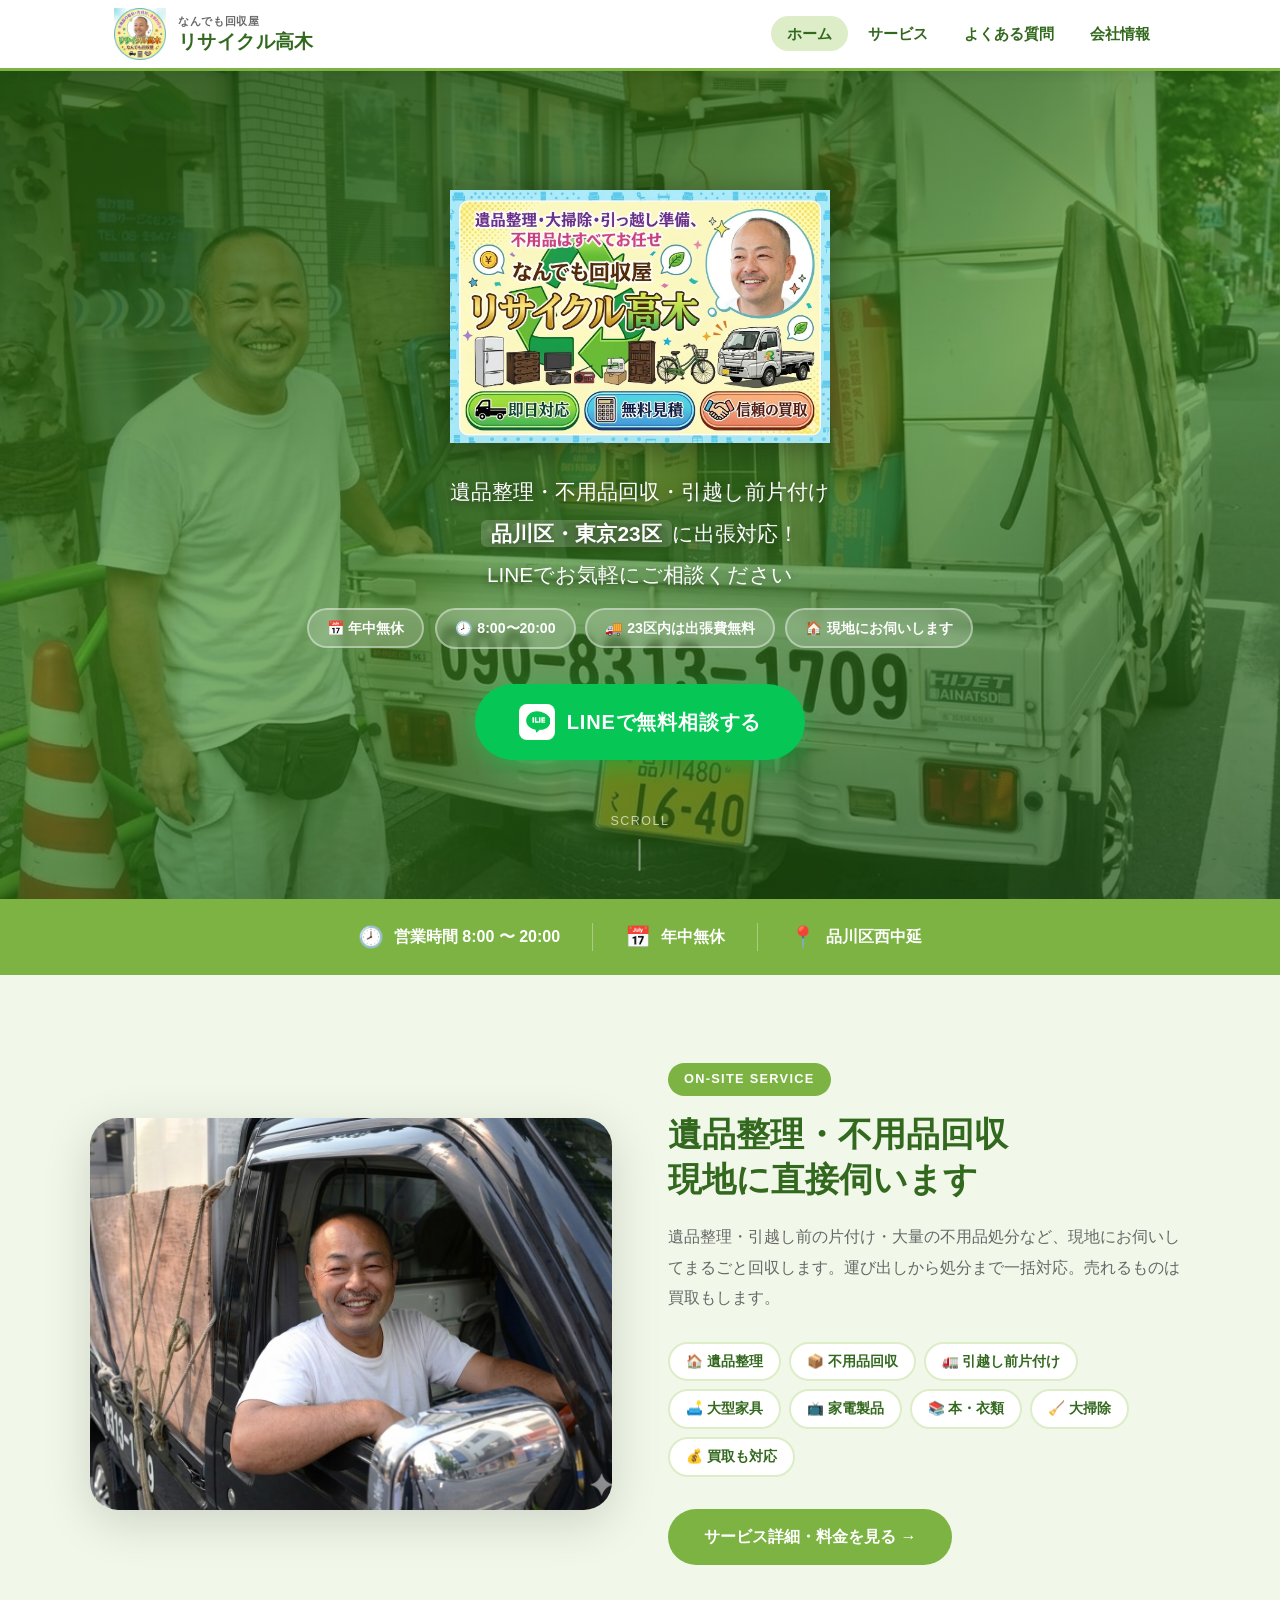
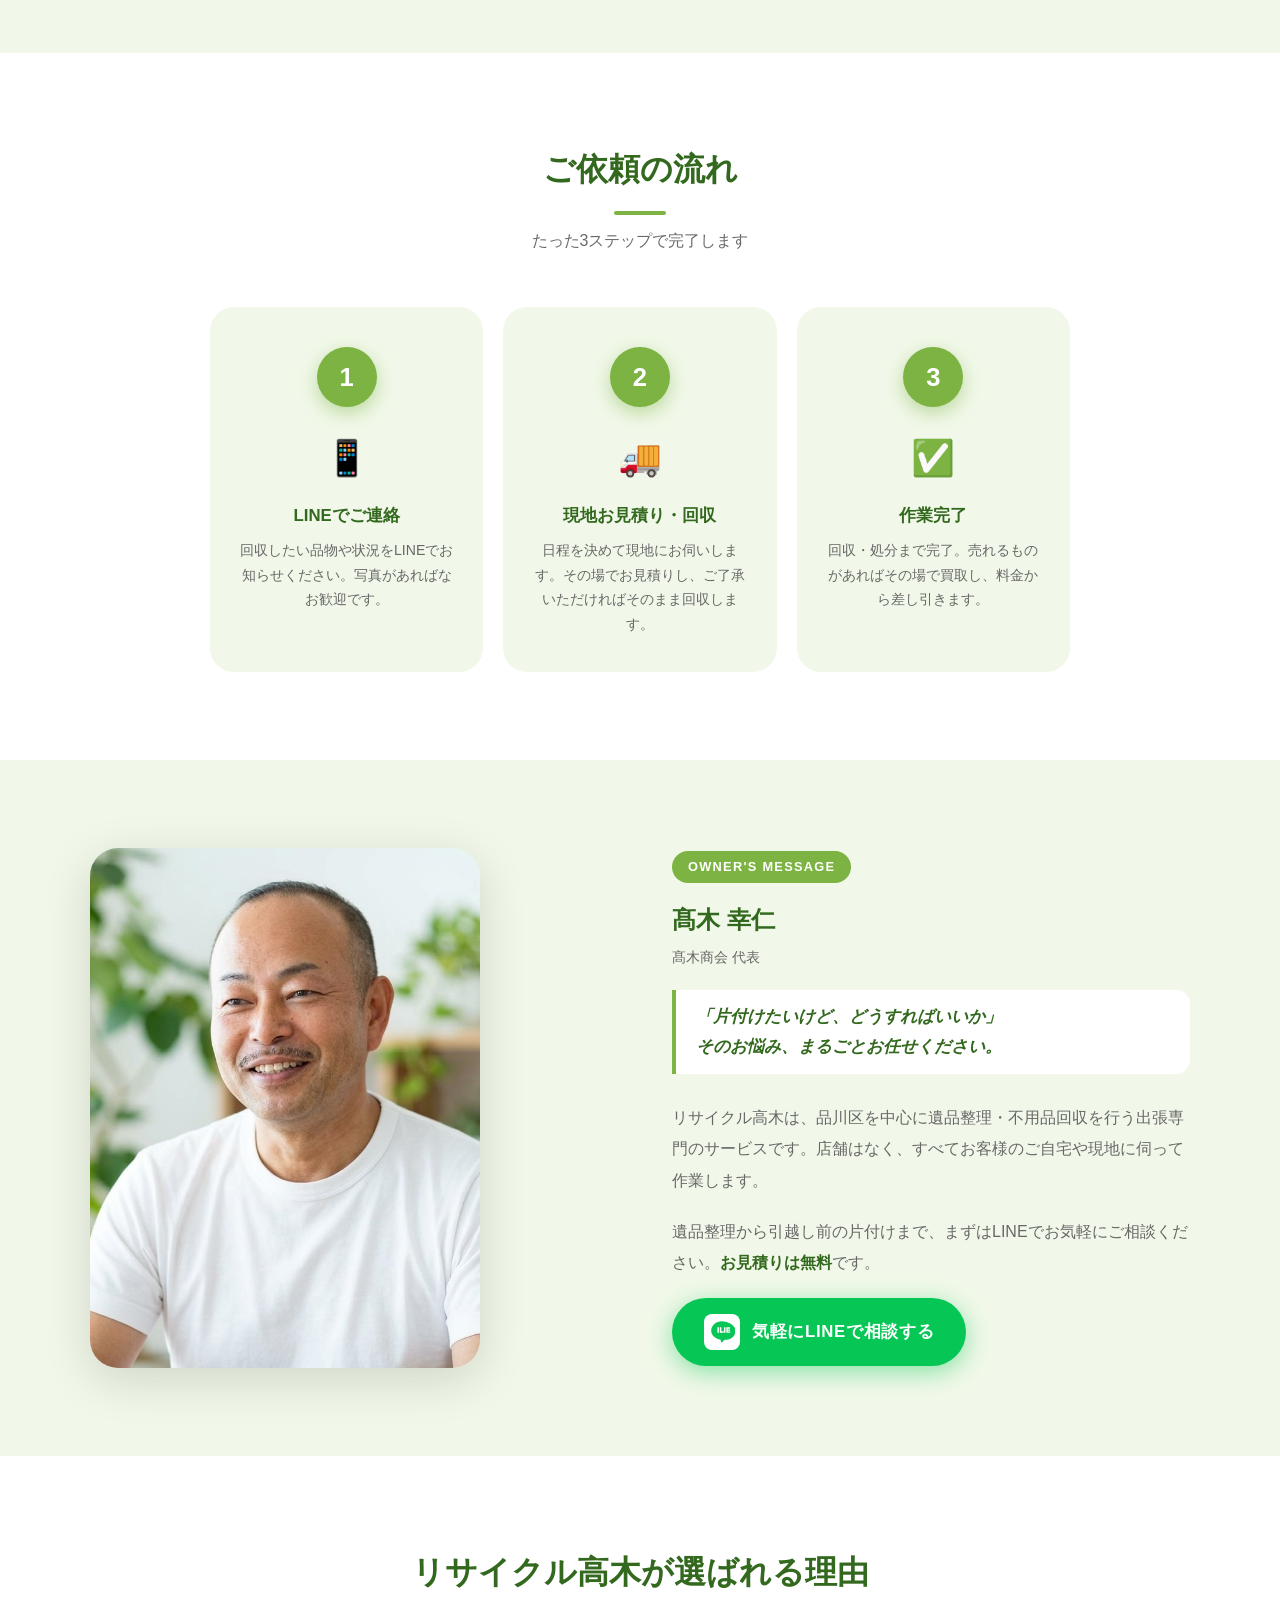
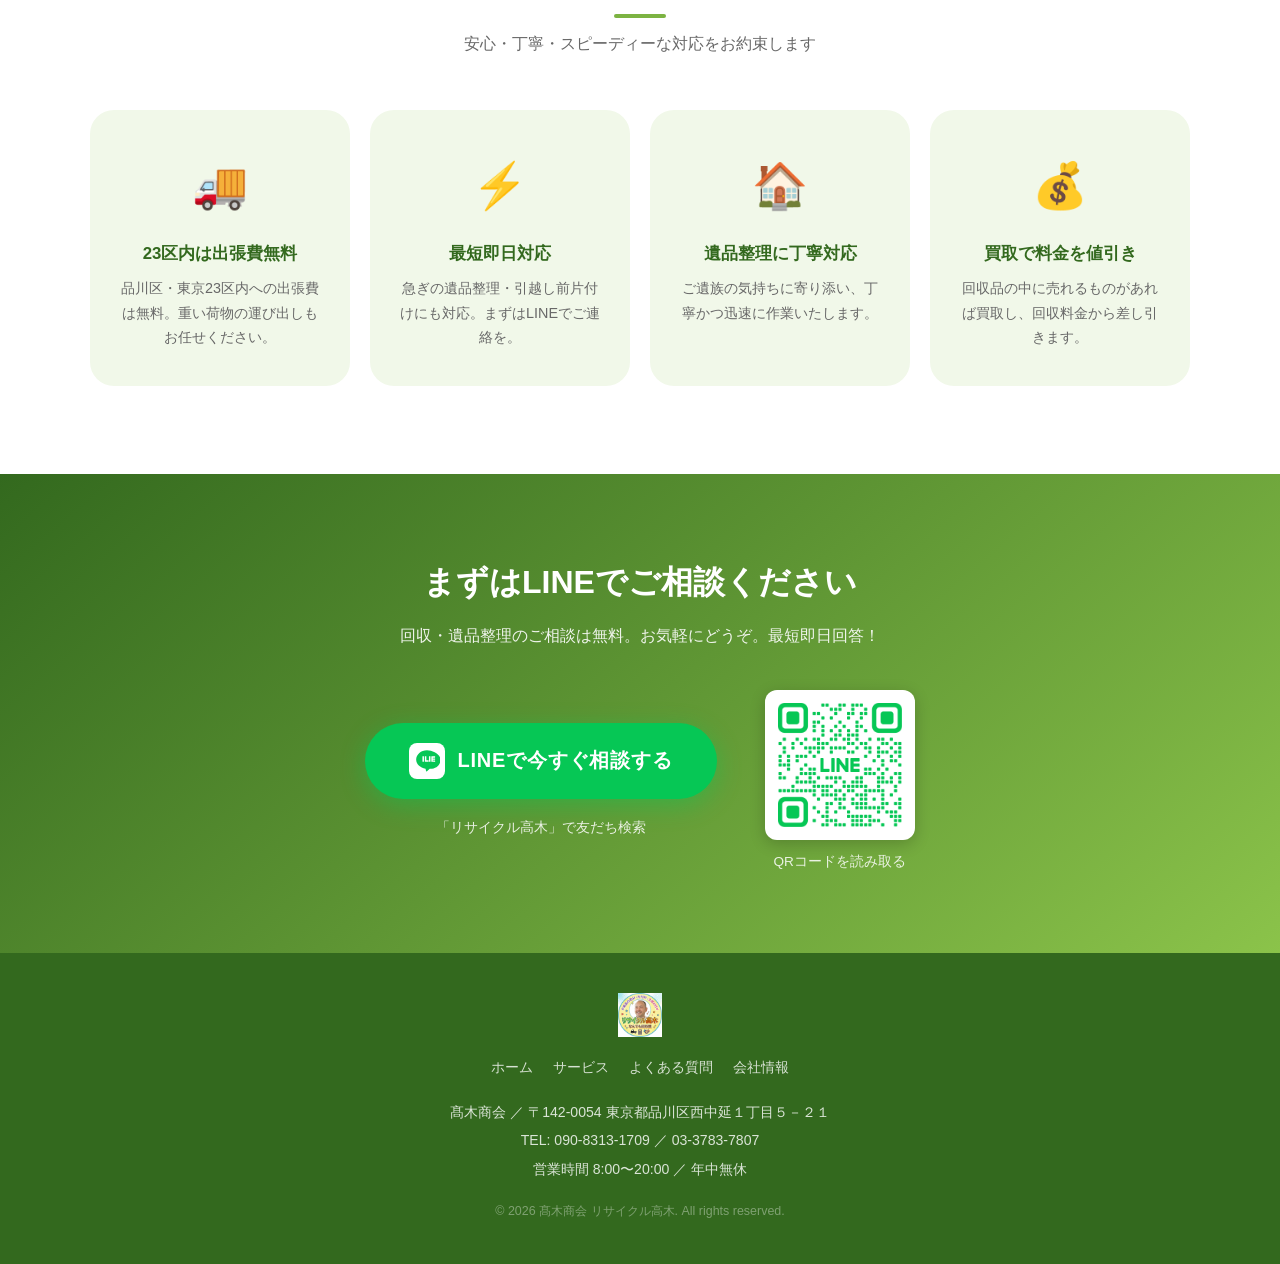
==== commit 6dd1c46f: "Add files via upload" ====
--- a/index.html
+++ b/index.html
@@ -3,8 +3,8 @@
 <head>
 <meta charset="UTF-8">
 <meta name="viewport" content="width=device-width, initial-scale=1.0">
-<title>リサイクル高木 | 品川区の出張買取・リサイクルショップ</title>
-<meta name="description" content="品川区のリサイクルショップ「リサイクル高木」。家電・家具・ブランド品など幅広く買取。LINEで写真を送るだけで無料査定！年中無休 8:00〜20:00。">
+<title>リサイクル高木 | 品川区の遺品整理・不用品回収</title>
+<meta name="description" content="品川区の出張回収・遺品整理「リサイクル高木」。不用品回収・遺品整理・引越し前片付けに対応。品川区・東京23区内は出張費無料。年中無休 8:00〜20:00。">
 <link rel="stylesheet" href="style.css">
 <style>
 /* ===== HERO ===== */
@@ -397,15 +397,15 @@
   <div class="hero-content">
     <img src="横長ロゴ完成.jpg" alt="リサイクル高木" class="hero-logo-img">
     <p class="hero-tagline">
-      家電・家具・ブランド品など<br>
-      なんでも<strong>無料査定</strong>します！<br>
-      LINEで写真を送るだけでOK
+      遺品整理・不用品回収・引越し前片付け<br>
+      <strong>品川区・東京23区</strong>に出張対応！<br>
+      LINEでお気軽にご相談ください
     </p>
     <div class="hero-badges">
       <span class="hero-badge">📅 年中無休</span>
       <span class="hero-badge">🕗 8:00〜20:00</span>
-      <span class="hero-badge">🚚 出張買取対応</span>
-      <span class="hero-badge">💰 その場で現金払い</span>
+      <span class="hero-badge">🚚 23区内は出張費無料</span>
+      <span class="hero-badge">🏠 現地にお伺いします</span>
     </div>
     <a href="https://line.me/R/ti/p/@436kheac" class="btn-line" target="_blank" rel="noopener">
       <span class="line-icon">
@@ -414,7 +414,7 @@
           <path d="M38.4 25.4h-5.8a.6.6 0 0 1-.6-.6v-9a.6.6 0 0 1 .6-.6h5.8c.3 0 .6.3.6.6v1.4c0 .3-.3.6-.6.6h-3.8v1.4h3.8c.3 0 .6.3.6.6v1.4c0 .3-.3.6-.6.6h-3.8v1.4h3.8c.3 0 .6.3.6.6v1.4c0 .3-.3.6-.6.6zm-8.6 0h-1.6a.6.6 0 0 1-.6-.6v-9c0-.3.3-.6.6-.6h1.6c.3 0 .6.3.6.6v9c0 .3-.3.6-.6.6zm-3.4 0h-5.8a.6.6 0 0 1-.6-.6v-9c0-.3.3-.6.6-.6h1.6c.3 0 .6.3.6.6v7h3.6c.3 0 .6.3.6.6v1.4c0 .3-.3.6-.6.6zm-8.6 0h-1.6a.6.6 0 0 1-.6-.6v-9c0-.3.3-.6.6-.6h1.6c.3 0 .6.3.6.6v9c0 .3-.3.6-.6.6z" fill="#fff"/>
         </svg>
       </span>
-      LINEで無料査定する
+      LINEで無料相談する
     </a>
   </div>
   <div class="hero-scroll">SCROLL</div>
@@ -435,23 +435,23 @@
 <section class="services-photo-section">
   <div class="services-photo-inner">
     <div class="services-photo-img">
-      <img src="S__36306960_0.jpg" alt="買取品目イメージ">
+      <img src="S__36306960_0.jpg" alt="不用品回収・遺品整理のイメージ">
     </div>
     <div class="services-photo-text">
-      <span class="eyebrow">BUY OUT SERVICE</span>
-      <h2>どんなものでも<br>まずはご相談ください</h2>
-      <p>家電から家具、ブランド品、本・ゲームまで幅広く買取対応。状態が悪くても、付属品がなくても査定しますので、お気軽にご相談ください。</p>
+      <span class="eyebrow">ON-SITE SERVICE</span>
+      <h2>遺品整理・不用品回収<br>現地に直接伺います</h2>
+      <p>遺品整理・引越し前の片付け・大量の不用品処分など、現地にお伺いしてまるごと回収します。運び出しから処分まで一括対応。売れるものは買取もします。</p>
       <div class="item-tags">
+        <span class="item-tag">🏠 遺品整理</span>
+        <span class="item-tag">📦 不用品回収</span>
+        <span class="item-tag">🚛 引越し前片付け</span>
+        <span class="item-tag">🛋️ 大型家具</span>
         <span class="item-tag">📺 家電製品</span>
-        <span class="item-tag">🛋️ 家具</span>
-        <span class="item-tag">👜 ブランド品</span>
-        <span class="item-tag">📚 本・ゲーム</span>
-        <span class="item-tag">🧸 ホビー</span>
-        <span class="item-tag">🚴 自転車</span>
-        <span class="item-tag">💎 貴金属</span>
-        <span class="item-tag">📷 カメラ</span>
-      </div>
-      <a href="service.html" class="btn-green">買取品目の詳細を見る →</a>
+        <span class="item-tag">📚 本・衣類</span>
+        <span class="item-tag">🧹 大掃除</span>
+        <span class="item-tag">💰 買取も対応</span>
+      </div>
+      <a href="service.html" class="btn-green">サービス詳細・料金を見る →</a>
     </div>
   </div>
 </section>
@@ -459,26 +459,26 @@
 <!-- ===== HOW TO ===== -->
 <section class="howto-section">
   <div style="max-width:1100px; margin:0 auto;">
-    <h2 class="section-title">買取の流れ</h2>
-    <p class="section-subtitle">たった3ステップで簡単査定</p>
+    <h2 class="section-title">ご依頼の流れ</h2>
+    <p class="section-subtitle">たった3ステップで完了します</p>
     <div class="howto-steps">
       <div class="howto-step">
         <div class="howto-num">1</div>
-        <div class="howto-step-icon">📸</div>
-        <h4>LINEで写真送付</h4>
-        <p>売りたい品物の写真を撮って、LINEで送るだけ。難しい操作は一切なし！</p>
+        <div class="howto-step-icon">📱</div>
+        <h4>LINEでご連絡</h4>
+        <p>回収したい品物や状況をLINEでお知らせください。写真があればなお歓迎です。</p>
       </div>
       <div class="howto-step">
         <div class="howto-num">2</div>
-        <div class="howto-step-icon">✅</div>
-        <h4>無料査定</h4>
-        <p>スタッフが迅速に確認し、査定額をご連絡します。もちろん完全無料！</p>
+        <div class="howto-step-icon">🚚</div>
+        <h4>現地お見積り・回収</h4>
+        <p>日程を決めて現地にお伺いします。その場でお見積りし、ご了承いただければそのまま回収します。</p>
       </div>
       <div class="howto-step">
         <div class="howto-num">3</div>
-        <div class="howto-step-icon">💴</div>
-        <h4>その場で現金払い</h4>
-        <p>ご納得いただけたら、その場ですぐに現金をお渡しします。</p>
+        <div class="howto-step-icon">✅</div>
+        <h4>作業完了</h4>
+        <p>回収・処分まで完了。売れるものがあればその場で買取し、料金から差し引きます。</p>
       </div>
     </div>
   </div>
@@ -493,15 +493,15 @@
     <div class="owner-text-block">
       <span class="eyebrow">OWNER'S MESSAGE</span>
       <div class="owner-name-big">髙木 幸仁</div>
-      <div class="owner-role">髙木商会 代表 ／ リサイクル高木 店主</div>
+      <div class="owner-role">髙木商会 代表</div>
       <div class="quote-block">
-        「もう使わないもの」が<br>誰かの「大切なもの」になる。
+        「片付けたいけど、どうすればいいか」<br>そのお悩み、まるごとお任せください。
       </div>
       <p>
-        リサイクル高木は、品川区を中心に地域の皆さまの「捨てたくないけど使わないもの」をお引き取りし、次の使い手へとつないでいます。
+        リサイクル高木は、品川区を中心に遺品整理・不用品回収を行う出張専門のサービスです。店舗はなく、すべてお客様のご自宅や現地に伺って作業します。
       </p>
       <p>
-        どんな品物でも、まずはLINEでお気軽にご相談ください。査定は<strong style="color:var(--green-dark);">いつでも完全無料</strong>です。
+        遺品整理から引越し前の片付けまで、まずはLINEでお気軽にご相談ください。<strong style="color:var(--green-dark);">お見積りは無料</strong>です。
       </p>
       <a href="https://line.me/R/ti/p/@436kheac" class="btn-line" target="_blank" rel="noopener" style="font-size:1.05rem; padding:16px 32px;">
         <span class="line-icon">
@@ -523,24 +523,24 @@
     <p class="section-subtitle">安心・丁寧・スピーディーな対応をお約束します</p>
     <div class="features-grid">
       <div class="feature-card">
-        <div class="f-icon">🆓</div>
-        <h3>査定は完全無料</h3>
-        <p>店頭・LINE・出張すべて無料。断っても一切費用はかかりません。</p>
+        <div class="f-icon">🚚</div>
+        <h3>23区内は出張費無料</h3>
+        <p>品川区・東京23区内への出張費は無料。重い荷物の運び出しもお任せください。</p>
       </div>
       <div class="feature-card">
         <div class="f-icon">⚡</div>
         <h3>最短即日対応</h3>
-        <p>LINEで写真を送れば、最短即日で査定額をご連絡します。</p>
+        <p>急ぎの遺品整理・引越し前片付けにも対応。まずはLINEでご連絡を。</p>
       </div>
       <div class="feature-card">
-        <div class="f-icon">🚚</div>
-        <h3>出張買取無料</h3>
-        <p>大型家電・家具もお家まで伺います。品川区内は当日も対応可能。</p>
+        <div class="f-icon">🏠</div>
+        <h3>遺品整理に丁寧対応</h3>
+        <p>ご遺族の気持ちに寄り添い、丁寧かつ迅速に作業いたします。</p>
       </div>
       <div class="feature-card">
-        <div class="f-icon">💴</div>
-        <h3>その場で現金払い</h3>
-        <p>査定金額にご納得いただければ、その場ですぐ現金をお渡しします。</p>
+        <div class="f-icon">💰</div>
+        <h3>買取で料金を値引き</h3>
+        <p>回収品の中に売れるものがあれば買取し、回収料金から差し引きます。</p>
       </div>
     </div>
   </div>
@@ -549,7 +549,7 @@
 <!-- ===== LINE CTA ===== -->
 <section class="contact-section">
   <h2>まずはLINEでご相談ください</h2>
-  <p>査定・お問い合わせは無料。写真を送るだけで最短即日回答！</p>
+  <p>回収・遺品整理のご相談は無料。お気軽にどうぞ。最短即日回答！</p>
   <div class="line-contact-wrap">
     <div class="line-btn-group">
       <a href="https://line.me/R/ti/p/@436kheac" class="btn-line" target="_blank" rel="noopener">
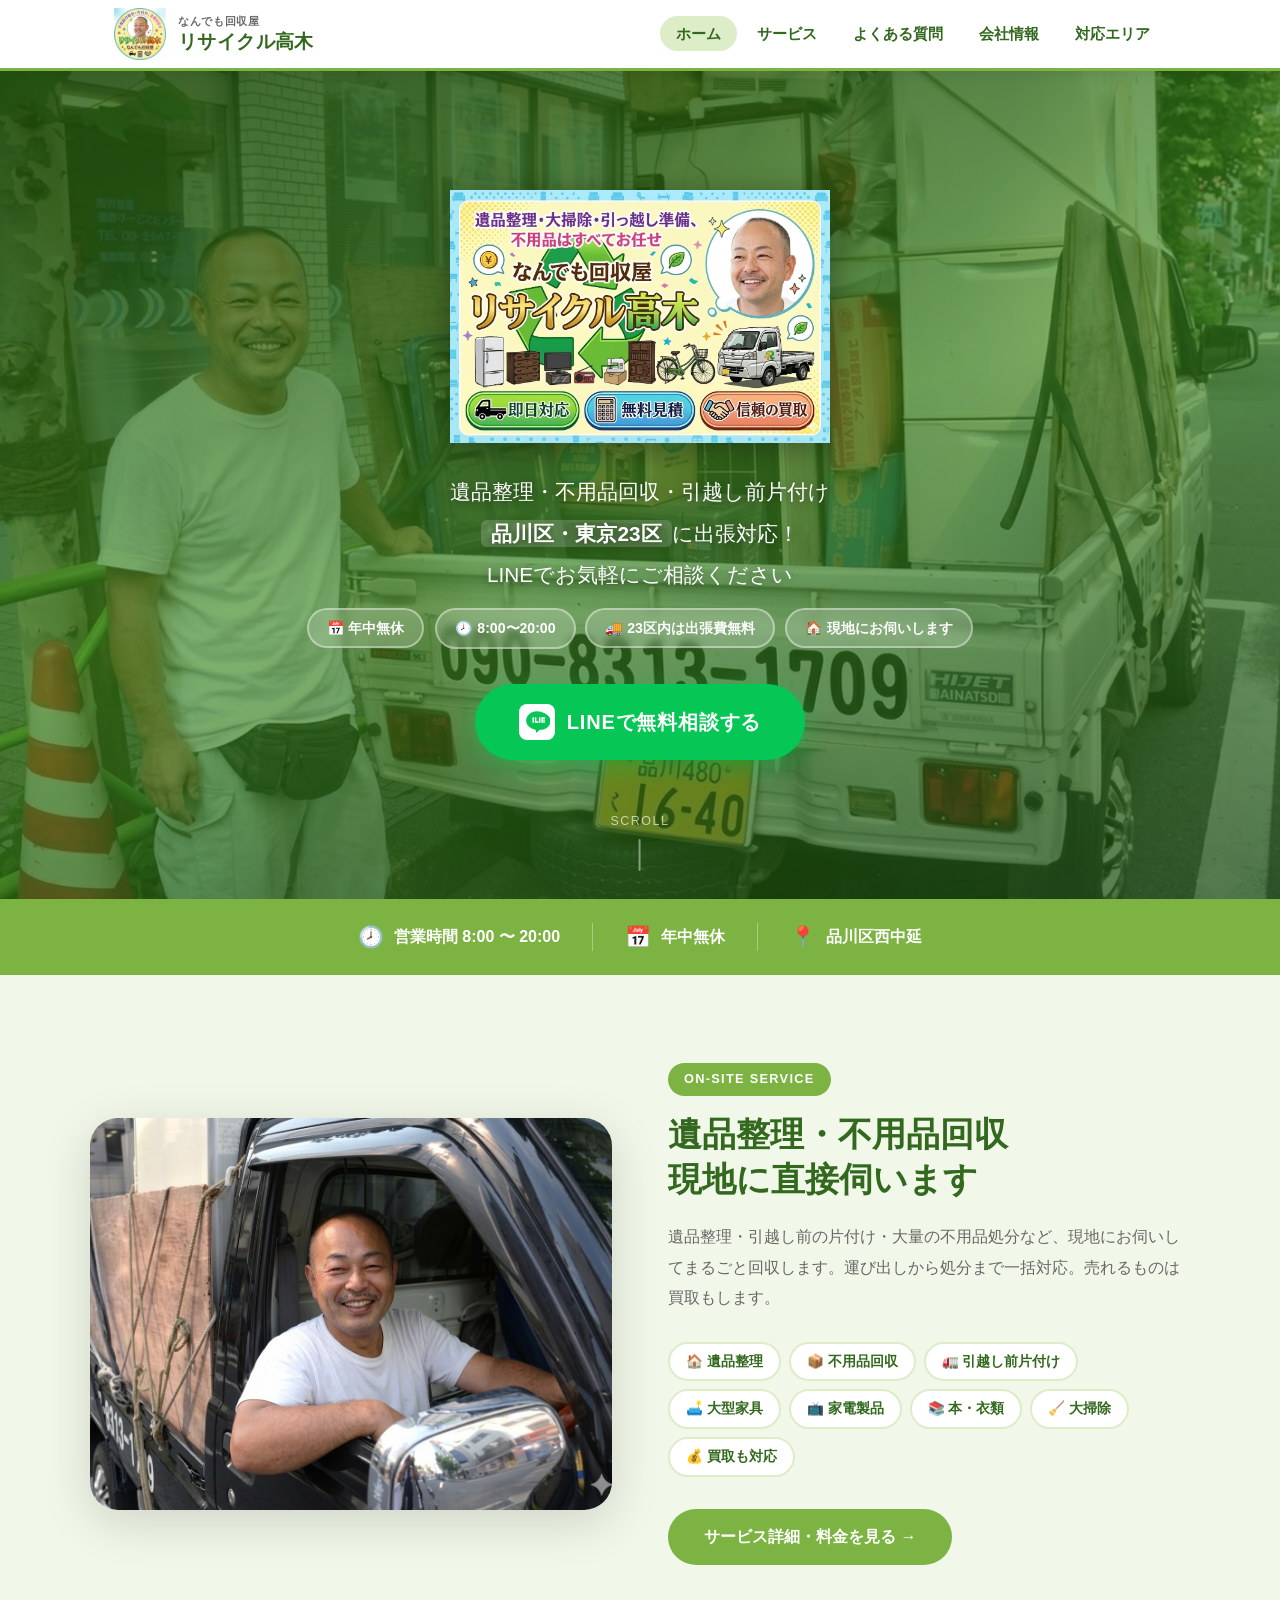
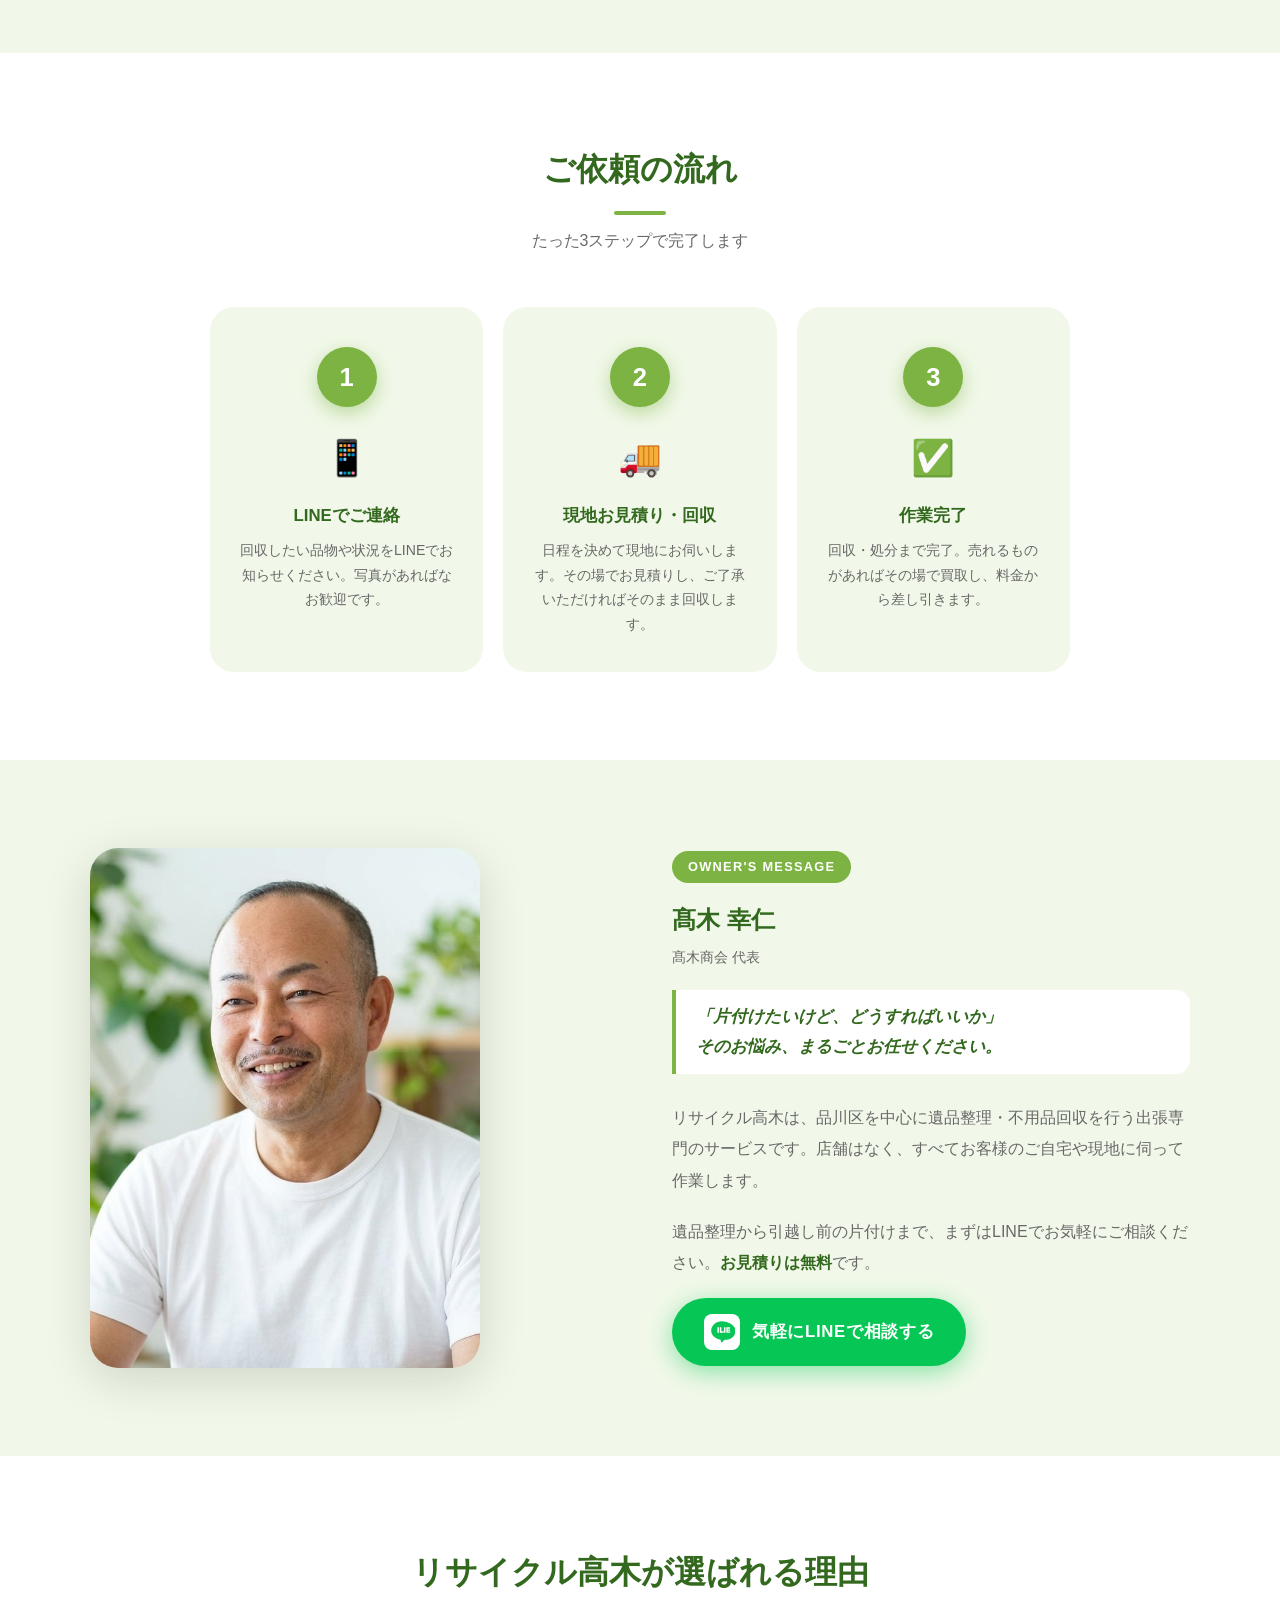
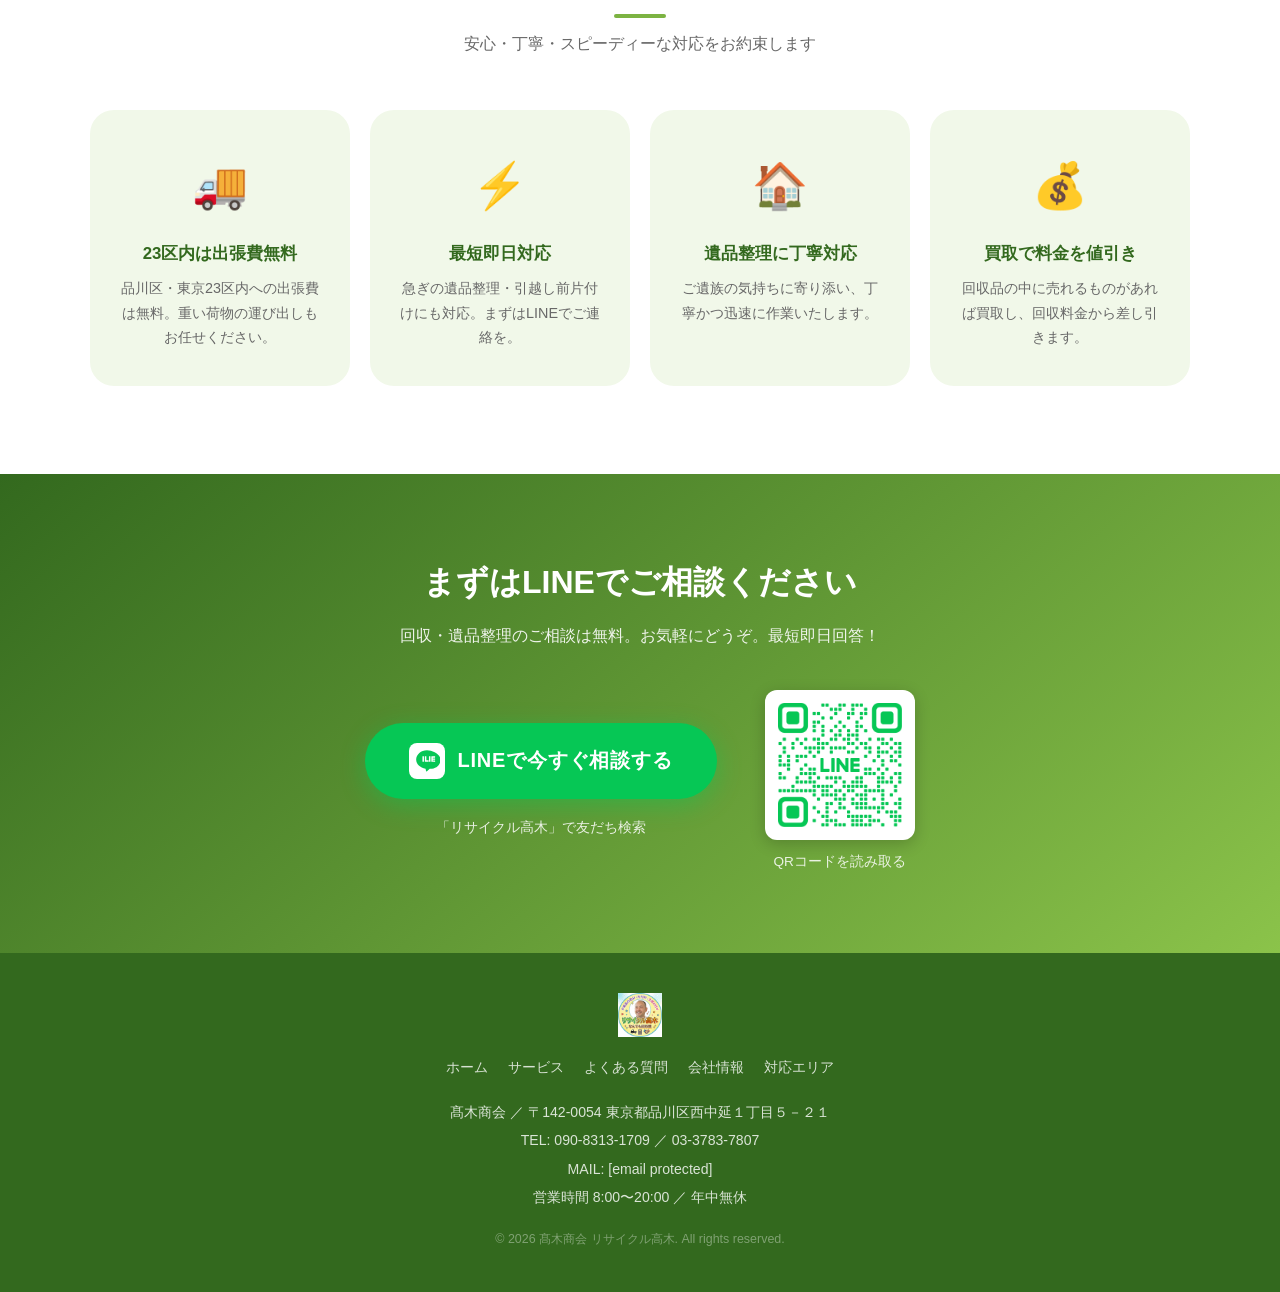
==== commit 310d89d7: "Add files via upload" ====
--- a/index.html
+++ b/index.html
@@ -386,6 +386,7 @@
         <li><a href="service.html">サービス</a></li>
         <li><a href="faq.html">よくある質問</a></li>
         <li><a href="about.html">会社情報</a></li>
+        <li><a href="area.html">対応エリア</a></li>
       </ul>
     </nav>
   </div>
@@ -578,20 +579,13 @@
     <a href="service.html">サービス</a>
     <a href="faq.html">よくある質問</a>
     <a href="about.html">会社情報</a>
+    <a href="area.html">対応エリア</a>
   </div>
   髙木商会 ／ 〒142-0054 東京都品川区西中延１丁目５－２１<br>
   TEL: <a href="tel:09083131709" style="color:inherit;">090-8313-1709</a> ／ <a href="tel:0337837807" style="color:inherit;">03-3783-7807</a><br>
+  MAIL: <a href="/cdn-cgi/l/email-protection#bcced9dfc5dfd0d992c8ddd7dddbd5cfd4d3d7ddd5fcdbd1ddd5d092dfd3d1" style="color:inherit;"><span class="__cf_email__" data-cfemail="146671776d7778713a60757f75737d677c7b7f757d547379757d783a777b79">[email&#160;protected]</span></a><br>
   営業時間 8:00〜20:00 ／ 年中無休
   <div class="copy">&copy; 2026 髙木商会 リサイクル高木. All rights reserved.</div>
 </footer>
 
-<script>
-  const toggle = document.getElementById('navToggle');
-  const nav = document.getElementById('mainNav');
-  toggle.addEventListener('click', () => {
-    toggle.classList.toggle('open');
-    nav.classList.toggle('open');
-  });
-</script>
-</body>
-</html>
+<script data-cfasync="false" src="/cdn-cgi/scripts/5c5dd728/cloudflare-static/email-decode.min.js"></sc
